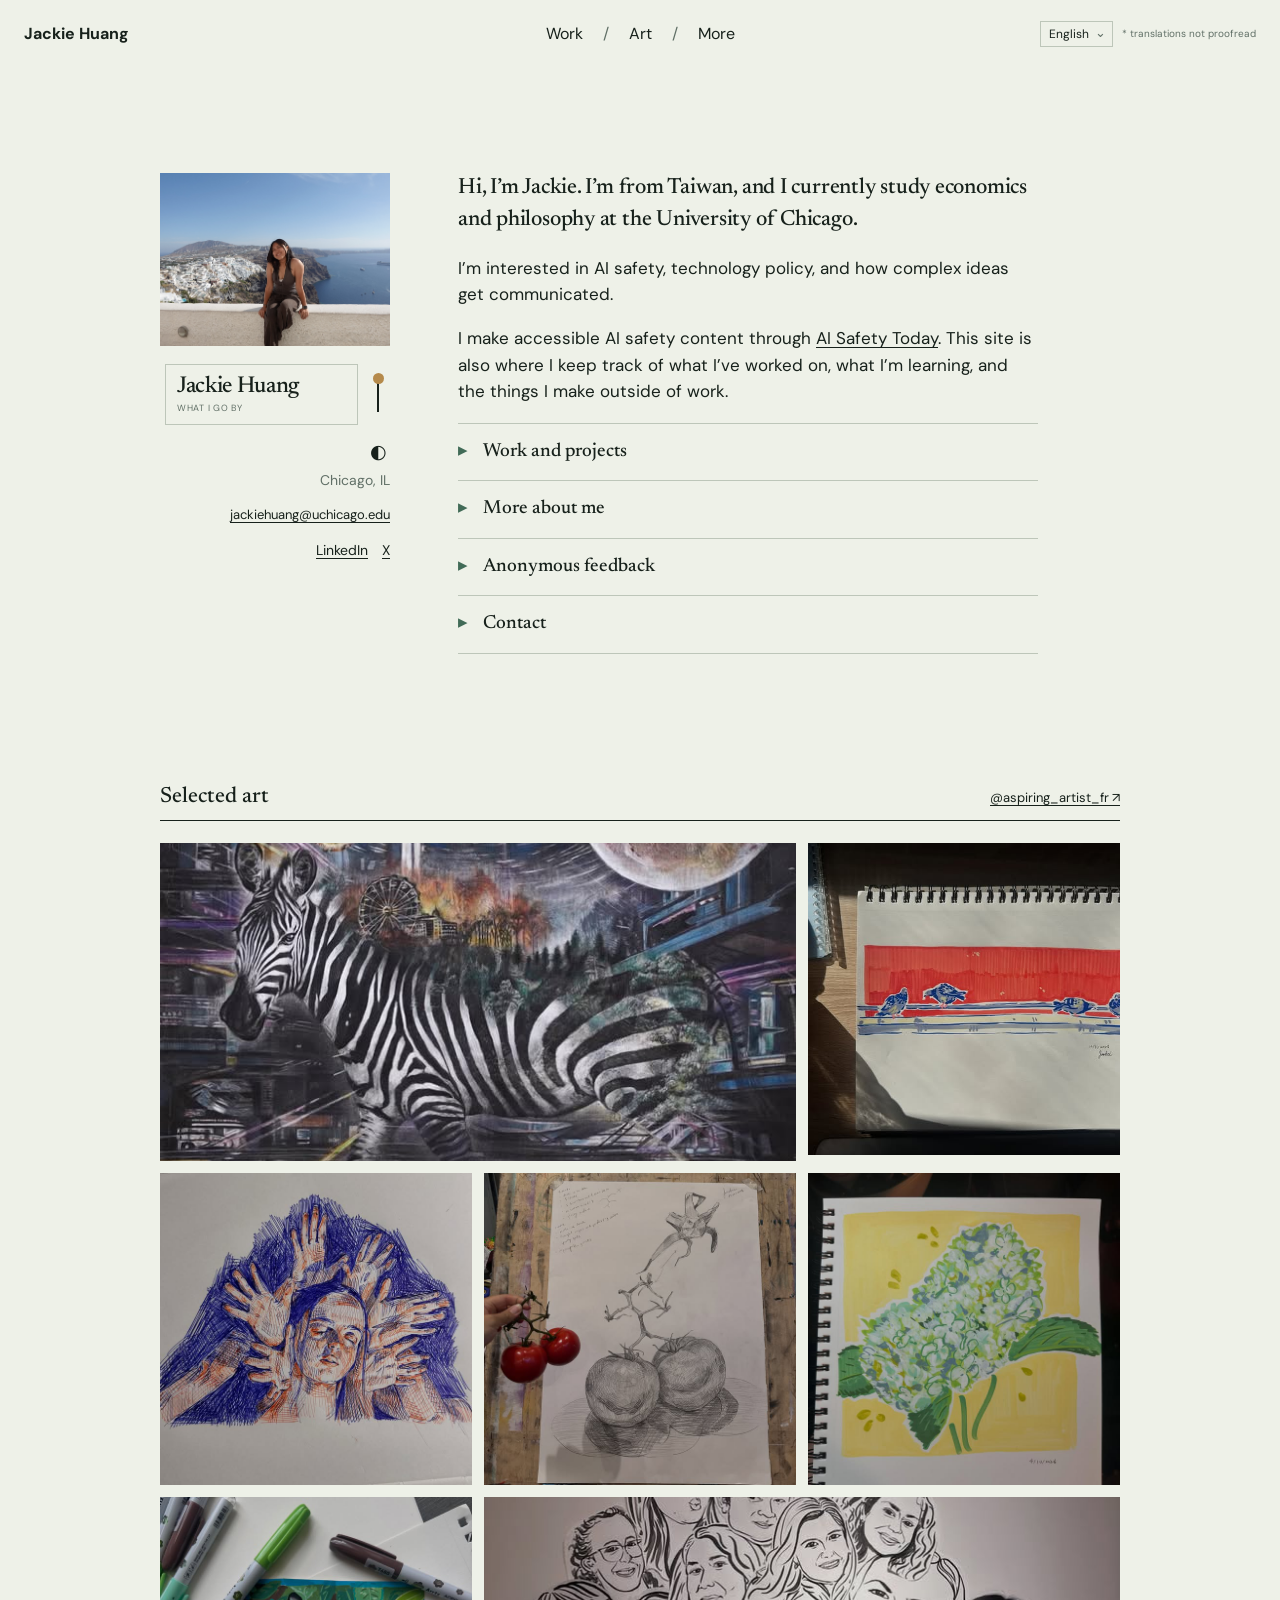
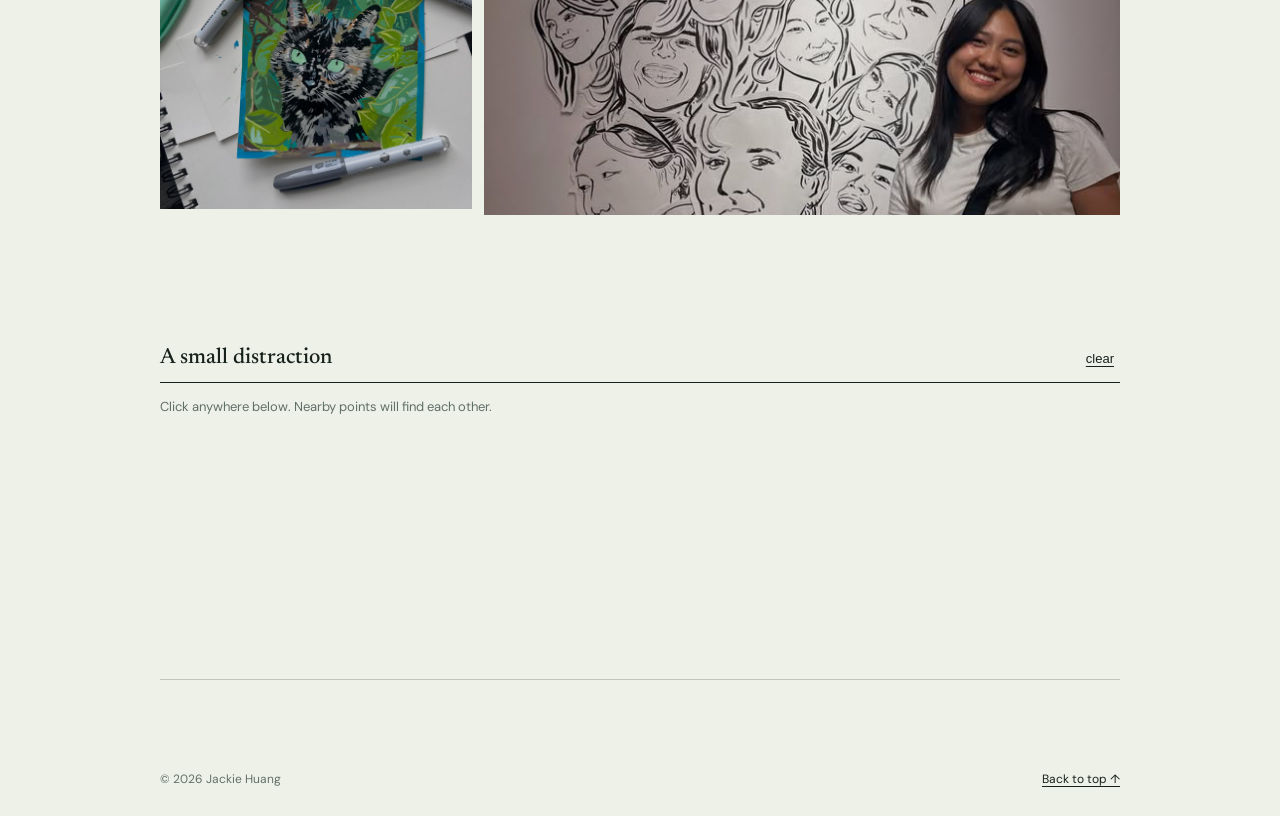
==== index.html @ 2973578f "Refresh cached Hebrew layout styles" ====
<!doctype html>
<html lang="en">
<head>
  <meta charset="utf-8">
  <meta name="viewport" content="width=device-width, initial-scale=1">
  <meta name="description" content="Jackie Huang — economics, philosophy, AI safety, policy, and art.">
  <meta name="theme-color" content="#EEF1E8">
  <title>Jackie Huang</title>
  <link rel="icon" href="assets/favicon.svg" type="image/svg+xml">
  <link rel="stylesheet" href="styles.css?v=20261018-2">
</head>
<body>
  <header class="topbar">
    <a class="name" href="#top">Jackie Huang</a>
    <nav aria-label="Main navigation">
      <a href="#work" data-i18n="navWork">Work</a><span>/</span>
      <a href="#art" data-i18n="navArt">Art</a><span>/</span>
      <a href="#more" data-i18n="navMore">More</a>
    </nav>
    <label class="language-picker">
      <span class="sr-only">Language</span>
      <span class="select-shell">
        <select id="language-select" aria-label="Language">
          <option value="en">English</option>
          <option value="zh-TW">繁體中文 *</option>
          <option value="fr">Français *</option>
          <option value="he">עברית *</option>
        </select>
      </span>
      <small>* translations not proofread</small>
    </label>
  </header>

  <main id="top">
    <section class="intro">
      <aside class="profile">
        <img src="assets/jackie-santorini.jpeg" alt="Jackie Huang in Santorini">
        <div class="name-machine" aria-label="My three names">
          <div class="name-window" aria-live="polite">
            <strong id="slot-name">Jackie Huang</strong>
            <span id="slot-label">what I go by</span>
          </div>
          <button id="name-lever" type="button" aria-label="Pull the lever to show another name"><i></i><b></b></button>
        </div>
        <div class="profile-row">
          <button id="theme-toggle" type="button" aria-label="Toggle dark mode">◐</button>
        </div>
        <p data-i18n="location">Chicago, IL</p>
        <a href="mailto:jackiehuang@uchicago.edu">jackiehuang@uchicago.edu</a>
        <div class="small-links">
          <a href="https://www.linkedin.com/in/jacqueline-huang-3184392b7" target="_blank" rel="noreferrer">LinkedIn</a>
          <a href="https://x.com/jackie_huang" target="_blank" rel="noreferrer">X</a>
        </div>
      </aside>

      <div class="bio">
        <p data-i18n="intro">Hi, I’m Jackie. I’m from Taiwan, and I currently study economics and philosophy at the University of Chicago.</p>
        <p data-i18n="interests">I’m interested in AI safety, technology policy, and how complex ideas get communicated.</p>
        <p data-i18n-html="safetyIntro">I make accessible AI safety content through <a href="https://www.instagram.com/aisafety_today/" target="_blank" rel="noreferrer">AI Safety Today</a>. This site is also where I keep track of what I’ve worked on, what I’m learning, and the things I make outside of work.</p>

        <details id="work">
          <summary data-i18n="workTitle">Work and projects</summary>
          <div class="detail-body">
            <p><span class="work-title" data-i18n="xlabRole">Generalist Organizer, UChicago XLab AI Safety Group</span><br><span data-i18n="xlabDescription">Supporting AI safety programming and community at UChicago.</span></p>
            <p><span class="work-title" data-i18n="agiRole">Researcher, AGI Geopolitical Threat Modeling, UChicago XLab AI Safety Group</span><br><span data-i18n="agiDescription">Developing technically grounded scenarios for how advanced AI could reshape geopolitical conflict, with a focus on Taiwan and U.S.–China competition.</span></p>
            <p><a href="https://www.instagram.com/aisafety_today/" target="_blank" rel="noreferrer">AI Safety Today ↗</a><br><span data-i18n="aisDescription">Short, source-grounded explanations of AI safety and policy.</span></p>
            <p><a href="https://substack.com/@imnotmarceline" target="_blank" rel="noreferrer"><span data-i18n="writing">Writing</span> ↗</a><br><span data-i18n="writingDescription">Essays and notes on AI safety and life in general (inchoate as of yet).</span></p>
            <p class="placeholder" data-i18n="moreProjects">More research, roles, and projects will go here.</p>
          </div>
        </details>

        <details id="more">
          <summary data-i18n="moreTitle">More about me</summary>
          <div class="detail-body">
            <p data-i18n="moreText">I’m currently learning Hebrew. I previously studied French. I also like traveling, museums, baking, and making art.</p>
            <p data-i18n-html="reading">Currently reading: <cite>Never Let Me Go</cite> by Kazuo Ishiguro and <cite>Brave New World</cite> by Aldous Huxley.</p>
          </div>
        </details>

        <details id="feedback">
          <summary data-i18n="feedbackTitle">Anonymous feedback</summary>
          <form class="feedback-form" action="https://formsubmit.co/jackiehuang0104@gmail.com" method="POST">
            <input type="hidden" name="_subject" value="Anonymous feedback from jackiehuang0104.github.io">
            <input type="hidden" name="_next" value="https://jackiehuang0104.github.io/?feedback=sent#feedback">
            <input type="text" name="_honey" class="honeypot" tabindex="-1" autocomplete="off">
            <label for="feedback-message" data-i18n="feedbackPrompt">What should I know?</label>
            <textarea id="feedback-message" name="message" rows="4" required data-i18n-placeholder="feedbackPlaceholder" placeholder="Leave a thought, suggestion, or correction."></textarea>
            <div class="feedback-actions">
              <span data-i18n="feedbackPrivacy">No name or email requested.</span>
              <button type="submit" data-i18n="feedbackSend">Send anonymously ↗</button>
            </div>
          </form>
        </details>

        <details>
          <summary data-i18n="contact">Contact</summary>
          <div class="detail-body contact-list">
            <a href="mailto:jackiehuang@uchicago.edu">jackiehuang@uchicago.edu</a>
            <a href="mailto:jackiehuang0104@gmail.com">jackiehuang0104@gmail.com</a>
            <a href="tel:+18723699548">+1 872 369 9548</a>
          </div>
        </details>
      </div>
    </section>

    <section class="art-section" id="art">
      <div class="section-line"><h2 data-i18n="selectedArt">Selected art</h2><a href="https://www.instagram.com/aspiring_artist_fr/" target="_blank" rel="noreferrer">@aspiring_artist_fr ↗</a></div>
      <div class="art-grid">
        <figure class="wide"><img src="assets/art-zebra.jpg" alt="Mixed-media artwork of a zebra in a surreal landscape" loading="lazy"></figure>
        <figure><img src="assets/art-birds.jpg" alt="Red and blue marker drawing of birds" loading="lazy"></figure>
        <figure><img src="assets/art-hands.jpg" alt="Blue and orange ink portrait surrounded by hands" loading="lazy"></figure>
        <figure><img src="assets/art-tomatoes.jpg" alt="Pencil still life study of tomatoes" loading="lazy"></figure>
        <figure><img src="assets/art-hydrangea.jpg" alt="Green hydrangea illustration on yellow" loading="lazy"></figure>
        <figure><img src="assets/art-cat.jpg" alt="Marker portrait of a tortoiseshell cat" loading="lazy"></figure>
        <figure><img src="assets/art-wall.jpg" alt="Jackie standing beside a large wall drawing of faces" loading="lazy"></figure>
      </div>
    </section>

    <section class="play" aria-labelledby="play-title">
      <div class="section-line"><h2 id="play-title" data-i18n="distraction">A small distraction</h2><button id="clear-canvas" type="button" data-i18n="clear">clear</button></div>
      <p data-i18n="canvasHint">Click anywhere below. Nearby points will find each other.</p>
      <canvas id="constellation" aria-label="Interactive canvas. Click to add points that connect to nearby points."></canvas>
    </section>
  </main>

  <footer><span>© <span id="year"></span> Jackie Huang</span><a href="#top"><span data-i18n="backToTop">Back to top</span> ↑</a></footer>
  <script src="script.js"></script>
</body>
</html>
---- styles.css ----
@import url('https://fonts.googleapis.com/css2?family=DM+Sans:wght@400;500;600&family=Newsreader:ital,opsz,wght@0,6..72,500;1,6..72,500&family=Noto+Sans+TC:wght@400;500;600&display=swap');
:root { --bg:#EEF1E8; --text:#17211B; --accent:#416B57; --secondary:#B58A4B; --muted:#617067; --line:#BDC6B9; --link:#17211B; --mouse-x:50vw; --mouse-y:35vh; color-scheme:light; }
:root.dark { --bg:#111713; --text:#EDF1E9; --accent:#79A98D; --secondary:#D2AA70; --muted:#A8B2A9; --line:#37443B; --link:#EDF1E9; color-scheme:dark; }
* { box-sizing:border-box; }
html { scroll-behavior:smooth; }
body { margin:0; background:var(--bg); color:var(--text); font:16px/1.55 "DM Sans", Arial, sans-serif; transition:background .3s,color .3s; }
:lang(zh-TW) body { font-family:"Noto Sans TC","PingFang TC","Microsoft JhengHei",sans-serif; letter-spacing:.015em; }
:lang(zh-TW) .name-window strong,
:lang(zh-TW) .bio>p:first-child,
:lang(zh-TW) summary,
:lang(zh-TW) .section-line h2 { font-family:"Noto Sans TC","PingFang TC","Microsoft JhengHei",sans-serif; font-weight:500; letter-spacing:.01em; }
body::before { content:""; position:fixed; inset:0; z-index:-1; pointer-events:none; opacity:0; transition:opacity .35s; background:radial-gradient(500px circle at var(--mouse-x) var(--mouse-y), rgba(121,169,141,.22), transparent 58%),radial-gradient(280px circle at calc(var(--mouse-x) + 110px) calc(var(--mouse-y) - 80px), rgba(210,170,112,.12), transparent 64%); }
.dark body::before { opacity:1; }
a { color:var(--link); text-underline-offset:3px; }
a:hover { color:var(--accent); }
button { color:inherit; }
.topbar { width:min(100% - 48px, 1240px); margin:0 auto; min-height:68px; display:grid; grid-template-columns:1fr auto 1fr; align-items:center; }
.topbar a { text-decoration:none; }.topbar .name { font-weight:700; }.topbar nav { display:flex; gap:20px; }.topbar nav span { color:var(--muted); }
.language-picker { justify-self:end; display:flex; align-items:center; gap:9px; }
.select-shell { position:relative; display:inline-flex; }
.select-shell::after { content:"⌄"; position:absolute; right:7px; top:50%; transform:translateY(-58%); color:var(--muted); font-size:13px; line-height:1; pointer-events:none; }
.language-picker select { appearance:none; -webkit-appearance:none; field-sizing:content; min-width:0; color:var(--text); background:transparent; border:1px solid var(--line); border-radius:0; padding:5px 23px 5px 8px; font:12px/1.2 "DM Sans",Arial,sans-serif; cursor:pointer; }
.language-picker small { color:var(--muted); font-size:10px; font-weight:400; white-space:nowrap; }
.sr-only { position:absolute; width:1px; height:1px; padding:0; margin:-1px; overflow:hidden; clip:rect(0,0,0,0); white-space:nowrap; border:0; }
[dir="rtl"] .bio,[dir="rtl"] .detail-body,[dir="rtl"] .play { text-align:right; }
[dir="rtl"] .name-machine { direction:ltr; }
[dir="rtl"] .profile { text-align:right; }
[dir="rtl"] .profile-row,
[dir="rtl"] .small-links { direction:ltr; justify-content:flex-end; }
[dir="rtl"] .profile>a { direction:ltr; text-align:right; }
[dir="rtl"] bdi,
[dir="rtl"] .bio a,
[dir="rtl"] .detail-body a { direction:ltr; unicode-bidi:isolate; }
[dir="rtl"] bdi { display:inline-block; white-space:nowrap; }
main { width:min(100% - 48px, 960px); margin:105px auto 0; }
.intro { display:grid; grid-template-columns:230px minmax(0, 580px); gap:68px; align-items:start; }
.profile { text-align:right; font-size:14px; }
.profile img { display:block; width:100%; aspect-ratio:4/3; object-fit:cover; margin-bottom:18px; filter:saturate(.88); }
.name-machine { display:grid; grid-template-columns:1fr 24px; gap:8px; align-items:center; margin:0 0 14px auto; width:225px; text-align:left; }
.name-window { min-width:0; border:1px solid var(--line); padding:9px 11px 8px; overflow:hidden; background:color-mix(in srgb,var(--bg) 88%,transparent); }
.name-window strong,.name-window span { display:block; white-space:nowrap; }
.name-window strong { font:500 23px/1.1 "Newsreader", Georgia, serif; letter-spacing:-.015em; }
.name-window strong.long-name { font-size:20px; letter-spacing:-.035em; }
.name-window span { color:var(--muted); font-size:9px; text-transform:uppercase; letter-spacing:.08em; margin-top:3px; }
.name-window.spinning strong,.name-window.spinning span { animation:slot-roll .42s cubic-bezier(.2,.8,.2,1); }
#name-lever { position:relative; width:24px; height:48px; padding:0; border:0; background:none; cursor:pointer; }
#name-lever i { position:absolute; width:2px; height:31px; background:var(--text); left:11px; top:11px; transform-origin:bottom; transition:transform .18s; }
#name-lever b { position:absolute; width:11px; height:11px; border-radius:50%; background:var(--secondary); left:7px; top:3px; }
#name-lever:active i { transform:rotate(28deg); }
#name-lever:active b { transform:translate(8px,5px); }
@keyframes slot-roll { 0%{transform:translateY(0);opacity:1} 45%{transform:translateY(18px);opacity:0} 55%{transform:translateY(-18px);opacity:0} 100%{transform:translateY(0);opacity:1} }
.profile-row { display:flex; justify-content:flex-end; align-items:center; gap:10px; }
h1 { font:500 30px/1.1 "Newsreader", Georgia, serif; margin:0; letter-spacing:-.02em; }
.profile p { color:var(--muted); margin:6px 0 14px; }
.profile>a { display:block; font-size:13px; }
.small-links { display:flex; justify-content:flex-end; gap:14px; margin-top:14px; }
#theme-toggle { border:0; background:none; padding:3px; font-size:19px; line-height:1; cursor:pointer; }
.bio { font-size:17px; }.bio>p { margin:0 0 18px; }
.bio>p:first-child { font:500 22px/1.45 "Newsreader", Georgia, serif; letter-spacing:-.01em; }
details { border-top:1px solid var(--line); }
details:last-of-type { border-bottom:1px solid var(--line); }
summary { cursor:pointer; padding:15px 0; list-style:none; font:500 19px/1.4 "Newsreader", Georgia, serif; }
summary::-webkit-details-marker { display:none; }
summary::before { content:"▸"; display:inline-block; width:25px; color:var(--accent); transition:transform .15s; }
details[open] summary::before { transform:rotate(90deg); }
.detail-body { padding:0 0 18px 25px; font-size:15px; }.detail-body p:last-child { margin-bottom:0; }.detail-body span,.placeholder { color:var(--muted); }
.detail-body .work-title { color:var(--link); text-decoration:underline; text-underline-offset:3px; }
.contact-list { display:flex; flex-direction:column; gap:5px; }
.feedback-form { padding:0 0 20px 25px; }
.feedback-form>label { display:block; margin-bottom:7px; font-size:14px; }
.feedback-form textarea { display:block; width:100%; resize:vertical; min-height:96px; padding:10px 11px; color:var(--text); background:color-mix(in srgb,var(--bg) 80%,transparent); border:1px solid var(--line); border-radius:0; font:14px/1.5 "DM Sans",Arial,sans-serif; }
.feedback-form textarea:focus { outline:1px solid var(--accent); outline-offset:2px; }
.feedback-actions { display:flex; justify-content:space-between; align-items:center; gap:15px; margin-top:9px; }
.feedback-actions span { color:var(--muted); font-size:11px; }
.feedback-actions button { padding:0; border:0; background:none; font:13px/1.4 "DM Sans",Arial,sans-serif; text-decoration:underline; text-underline-offset:3px; cursor:pointer; }
.honeypot { position:absolute; left:-9999px; }
[dir="rtl"] .feedback-form { padding-right:25px; padding-left:0; }
.art-section,.play { margin-top:130px; }
.section-line { display:flex; justify-content:space-between; align-items:baseline; border-bottom:1px solid var(--text); padding-bottom:10px; margin-bottom:22px; }
.section-line h2 { margin:0; font:500 22px/1.2 "Newsreader", Georgia, serif; }.section-line a,.section-line button { font-size:13px; }
.art-grid { display:grid; grid-template-columns:repeat(3,1fr); gap:12px; align-items:start; }
.art-grid figure { margin:0; overflow:hidden; background:#ddd; }.art-grid .wide { grid-column:span 2; }
.art-grid img { width:100%; display:block; aspect-ratio:1/1; object-fit:cover; transition:filter .15s; }.art-grid img:hover { filter:grayscale(1); }
.art-grid .wide img { aspect-ratio:2/1; }.art-grid figure:last-child { grid-column:span 2; }.art-grid figure:last-child img { aspect-ratio:2/1; object-position:center 36%; }
.play p { color:var(--muted); font-size:13px; margin-top:-8px; }.section-line button { border:0; background:none; text-decoration:underline; text-underline-offset:3px; cursor:pointer; }
#constellation { display:block; width:100%; height:250px; border-bottom:1px solid var(--line); cursor:crosshair; }
footer { width:min(100% - 48px, 960px); margin:90px auto 28px; display:flex; justify-content:space-between; color:var(--muted); font-size:12px; }
@media(max-width:700px){ .topbar{width:calc(100% - 30px);grid-template-columns:1fr auto}.topbar nav{display:none}.language-picker{display:grid;justify-items:end;gap:2px}.language-picker small{font-size:8px}main{width:calc(100% - 30px);margin-top:55px}.intro{grid-template-columns:1fr;gap:38px}.profile{text-align:left}.profile img{max-width:360px}.name-machine{margin-left:0}.profile-row,.small-links{justify-content:flex-start}.art-section,.play{margin-top:90px}.art-grid{grid-template-columns:1fr 1fr}.art-grid .wide{grid-column:span 2}.art-grid figure:last-child{grid-column:span 2}footer{width:calc(100% - 30px)}}
@media(prefers-reduced-motion:reduce){html{scroll-behavior:auto}*{transition:none!important}.name-window.spinning strong,.name-window.spinning span{animation:none}}
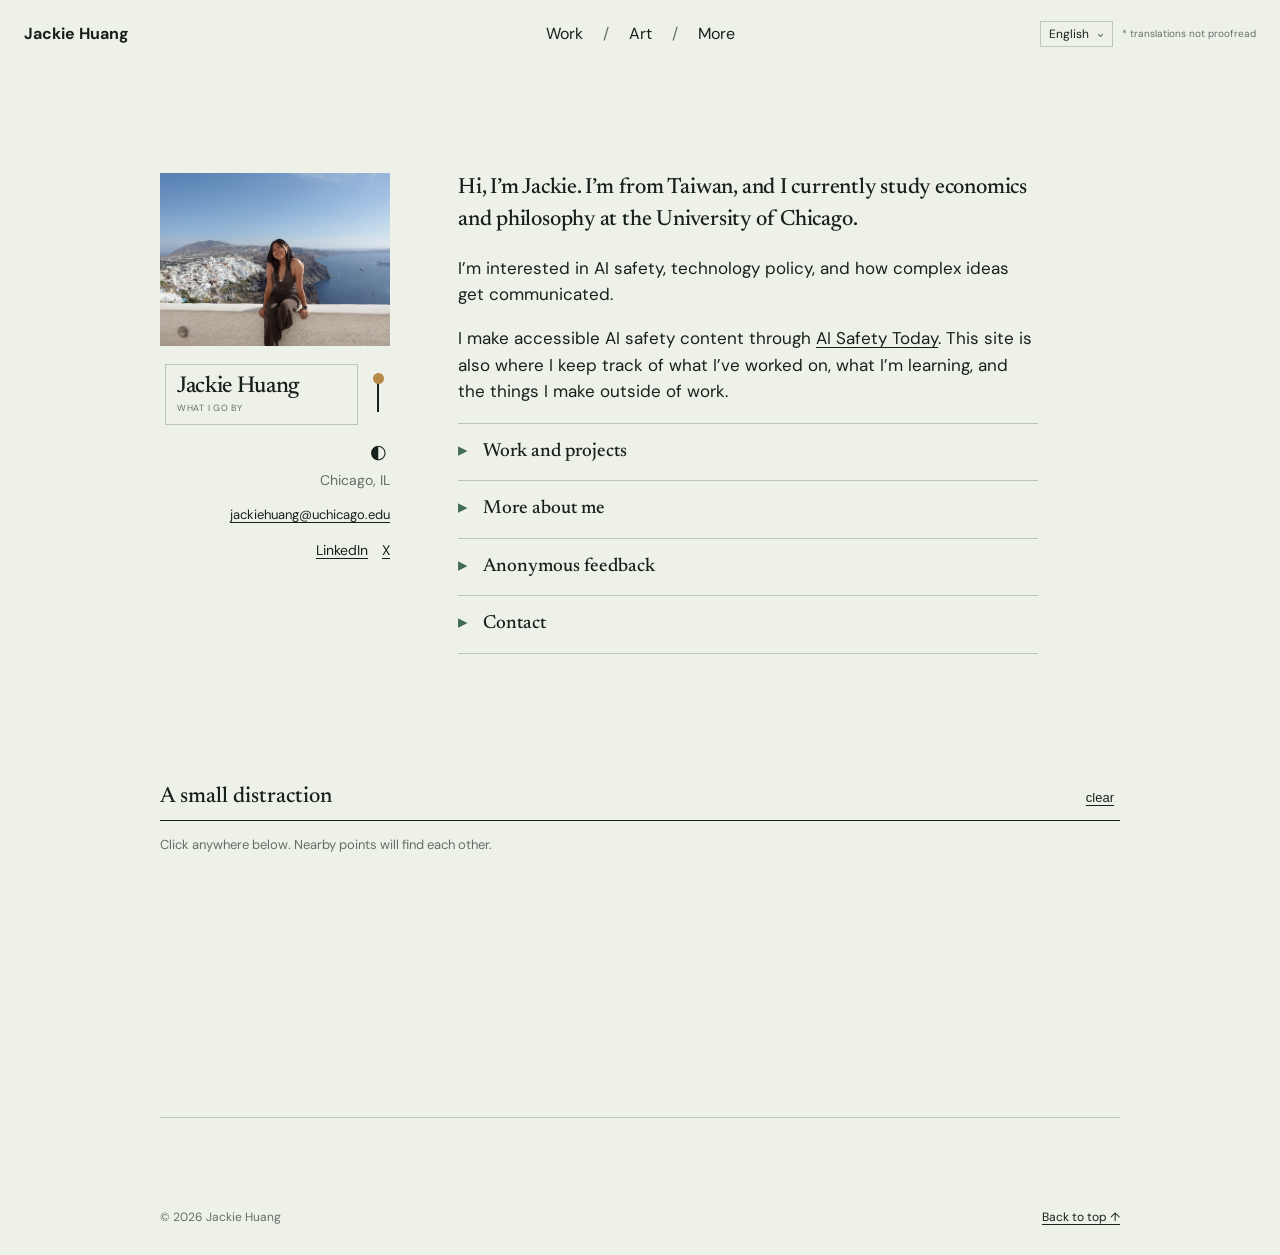
==== commit 375f3416: "Move artwork to interactive gallery page" ====
--- a/index.html
+++ b/index.html
@@ -14,7 +14,7 @@
     <a class="name" href="#top">Jackie Huang</a>
     <nav aria-label="Main navigation">
       <a href="#work" data-i18n="navWork">Work</a><span>/</span>
-      <a href="#art" data-i18n="navArt">Art</a><span>/</span>
+      <a href="art.html" data-i18n="navArt">Art</a><span>/</span>
       <a href="#more" data-i18n="navMore">More</a>
     </nav>
     <label class="language-picker">
@@ -27,7 +27,7 @@
           <option value="he">עברית *</option>
         </select>
       </span>
-      <small>* translations not proofread</small>
+      <small data-i18n="translationNote">* translations not proofread</small>
     </label>
   </header>
 
@@ -95,24 +95,12 @@
         <details>
           <summary data-i18n="contact">Contact</summary>
           <div class="detail-body contact-list">
+            <a href="https://calendly.com/jackiehuang0104/30min" target="_blank" rel="noreferrer" data-i18n="calendly">Book a 30-minute chat ↗</a>
             <a href="mailto:jackiehuang@uchicago.edu">jackiehuang@uchicago.edu</a>
             <a href="mailto:jackiehuang0104@gmail.com">jackiehuang0104@gmail.com</a>
             <a href="tel:+18723699548">+1 872 369 9548</a>
           </div>
         </details>
-      </div>
-    </section>
-
-    <section class="art-section" id="art">
-      <div class="section-line"><h2 data-i18n="selectedArt">Selected art</h2><a href="https://www.instagram.com/aspiring_artist_fr/" target="_blank" rel="noreferrer">@aspiring_artist_fr ↗</a></div>
-      <div class="art-grid">
-        <figure class="wide"><img src="assets/art-zebra.jpg" alt="Mixed-media artwork of a zebra in a surreal landscape" loading="lazy"></figure>
-        <figure><img src="assets/art-birds.jpg" alt="Red and blue marker drawing of birds" loading="lazy"></figure>
-        <figure><img src="assets/art-hands.jpg" alt="Blue and orange ink portrait surrounded by hands" loading="lazy"></figure>
-        <figure><img src="assets/art-tomatoes.jpg" alt="Pencil still life study of tomatoes" loading="lazy"></figure>
-        <figure><img src="assets/art-hydrangea.jpg" alt="Green hydrangea illustration on yellow" loading="lazy"></figure>
-        <figure><img src="assets/art-cat.jpg" alt="Marker portrait of a tortoiseshell cat" loading="lazy"></figure>
-        <figure><img src="assets/art-wall.jpg" alt="Jackie standing beside a large wall drawing of faces" loading="lazy"></figure>
       </div>
     </section>
 
@@ -124,6 +112,6 @@
   </main>
 
   <footer><span>© <span id="year"></span> Jackie Huang</span><a href="#top"><span data-i18n="backToTop">Back to top</span> ↑</a></footer>
-  <script src="script.js"></script>
+  <script src="script.js?v=20261029-2"></script>
 </body>
 </html>
--- a/styles.css
+++ b/styles.css
@@ -16,7 +16,10 @@
 button { color:inherit; }
 .topbar { width:min(100% - 48px, 1240px); margin:0 auto; min-height:68px; display:grid; grid-template-columns:1fr auto 1fr; align-items:center; }
 .topbar a { text-decoration:none; }.topbar .name { font-weight:700; }.topbar nav { display:flex; gap:20px; }.topbar nav span { color:var(--muted); }
+.topbar nav a[aria-current="page"] { color:var(--accent); text-decoration:underline; text-underline-offset:5px; }
 .language-picker { justify-self:end; display:flex; align-items:center; gap:9px; }
+.header-tools { justify-self:end; display:flex; align-items:center; gap:10px; }
+.header-tools #theme-toggle { font-size:17px; }
 .select-shell { position:relative; display:inline-flex; }
 .select-shell::after { content:"⌄"; position:absolute; right:7px; top:50%; transform:translateY(-58%); color:var(--muted); font-size:13px; line-height:1; pointer-events:none; }
 .language-picker select { appearance:none; -webkit-appearance:none; field-sizing:content; min-width:0; color:var(--text); background:transparent; border:1px solid var(--line); border-radius:0; padding:5px 23px 5px 8px; font:12px/1.2 "DM Sans",Arial,sans-serif; cursor:pointer; }
@@ -84,6 +87,35 @@
 .art-grid .wide img { aspect-ratio:2/1; }.art-grid figure:last-child { grid-column:span 2; }.art-grid figure:last-child img { aspect-ratio:2/1; object-position:center 36%; }
 .play p { color:var(--muted); font-size:13px; margin-top:-8px; }.section-line button { border:0; background:none; text-decoration:underline; text-underline-offset:3px; cursor:pointer; }
 #constellation { display:block; width:100%; height:250px; border-bottom:1px solid var(--line); cursor:crosshair; }
+.art-main { width:min(100% - 48px, 1100px); margin-top:92px; }
+.art-intro { max-width:720px; margin-bottom:95px; }
+.art-intro .eyebrow { margin:0 0 11px; color:var(--accent); font-size:12px; text-transform:uppercase; letter-spacing:.11em; }
+.art-intro h1 { max-width:690px; font-size:52px; line-height:1.06; }
+.art-intro>p:last-child { max-width:620px; margin:24px 0 0; color:var(--muted); font-size:17px; }
+.art-page .art-section { margin-top:0; }
+.art-page .art-grid { grid-template-columns:repeat(4,1fr); gap:14px; }
+.art-page .art-grid .wide { grid-column:span 2; }
+.art-page .art-grid figure:last-child { grid-column:span 2; }
+.museum-section { margin-top:135px; }
+.museum-section .section-line span { color:var(--muted); font-size:12px; }
+.globe-layout { display:grid; grid-template-columns:minmax(320px, 1.15fr) minmax(240px, .85fr); gap:70px; align-items:center; }
+.globe-wrap { position:relative; min-width:0; }
+#museum-globe { display:block; width:100%; aspect-ratio:1; cursor:grab; touch-action:none; }
+#museum-globe:active { cursor:grabbing; }
+.globe-instruction { position:absolute; right:5%; bottom:5%; margin:0; color:var(--muted); font-size:11px; }
+.museum-copy { max-width:390px; }
+.museum-copy p { margin:0 0 20px; }
+.museum-copy .placeholder { font-size:13px; }
+[dir="rtl"] .art-intro,[dir="rtl"] .museum-copy { text-align:right; }
+[dir="rtl"] .globe-instruction { right:auto; left:5%; }
+[dir="rtl"] body.art-page { direction:ltr; }
+[dir="rtl"] .art-page .topbar nav,
+[dir="rtl"] .art-page .language-picker,
+[dir="rtl"] .art-page .art-intro,
+[dir="rtl"] .art-page .section-line,
+[dir="rtl"] .art-page .museum-copy { direction:rtl; }
+[dir="rtl"] .art-page .art-grid,
+[dir="rtl"] .art-page .globe-wrap { direction:ltr; }
 footer { width:min(100% - 48px, 960px); margin:90px auto 28px; display:flex; justify-content:space-between; color:var(--muted); font-size:12px; }
-@media(max-width:700px){ .topbar{width:calc(100% - 30px);grid-template-columns:1fr auto}.topbar nav{display:none}.language-picker{display:grid;justify-items:end;gap:2px}.language-picker small{font-size:8px}main{width:calc(100% - 30px);margin-top:55px}.intro{grid-template-columns:1fr;gap:38px}.profile{text-align:left}.profile img{max-width:360px}.name-machine{margin-left:0}.profile-row,.small-links{justify-content:flex-start}.art-section,.play{margin-top:90px}.art-grid{grid-template-columns:1fr 1fr}.art-grid .wide{grid-column:span 2}.art-grid figure:last-child{grid-column:span 2}footer{width:calc(100% - 30px)}}
+@media(max-width:700px){ .topbar{width:calc(100% - 30px);grid-template-columns:1fr auto}.topbar nav{display:none}.language-picker{display:grid;justify-items:end;gap:2px}.language-picker small{font-size:8px}.header-tools{gap:6px}main{width:calc(100% - 30px);margin-top:55px}.intro{grid-template-columns:1fr;gap:38px}.profile{text-align:left}.profile img{max-width:360px}.name-machine{margin-left:0}.profile-row,.small-links{justify-content:flex-start}.art-section,.play{margin-top:90px}.art-grid,.art-page .art-grid{grid-template-columns:1fr 1fr}.art-grid .wide,.art-page .art-grid .wide{grid-column:span 2}.art-grid figure:last-child,.art-page .art-grid figure:last-child{grid-column:span 2}.art-intro{margin-bottom:70px}.art-intro h1{font-size:38px}.museum-section{margin-top:95px}.globe-layout{grid-template-columns:1fr;gap:30px}.museum-copy{max-width:100%}footer{width:calc(100% - 30px)}}
 @media(prefers-reduced-motion:reduce){html{scroll-behavior:auto}*{transition:none!important}.name-window.spinning strong,.name-window.spinning span{animation:none}}
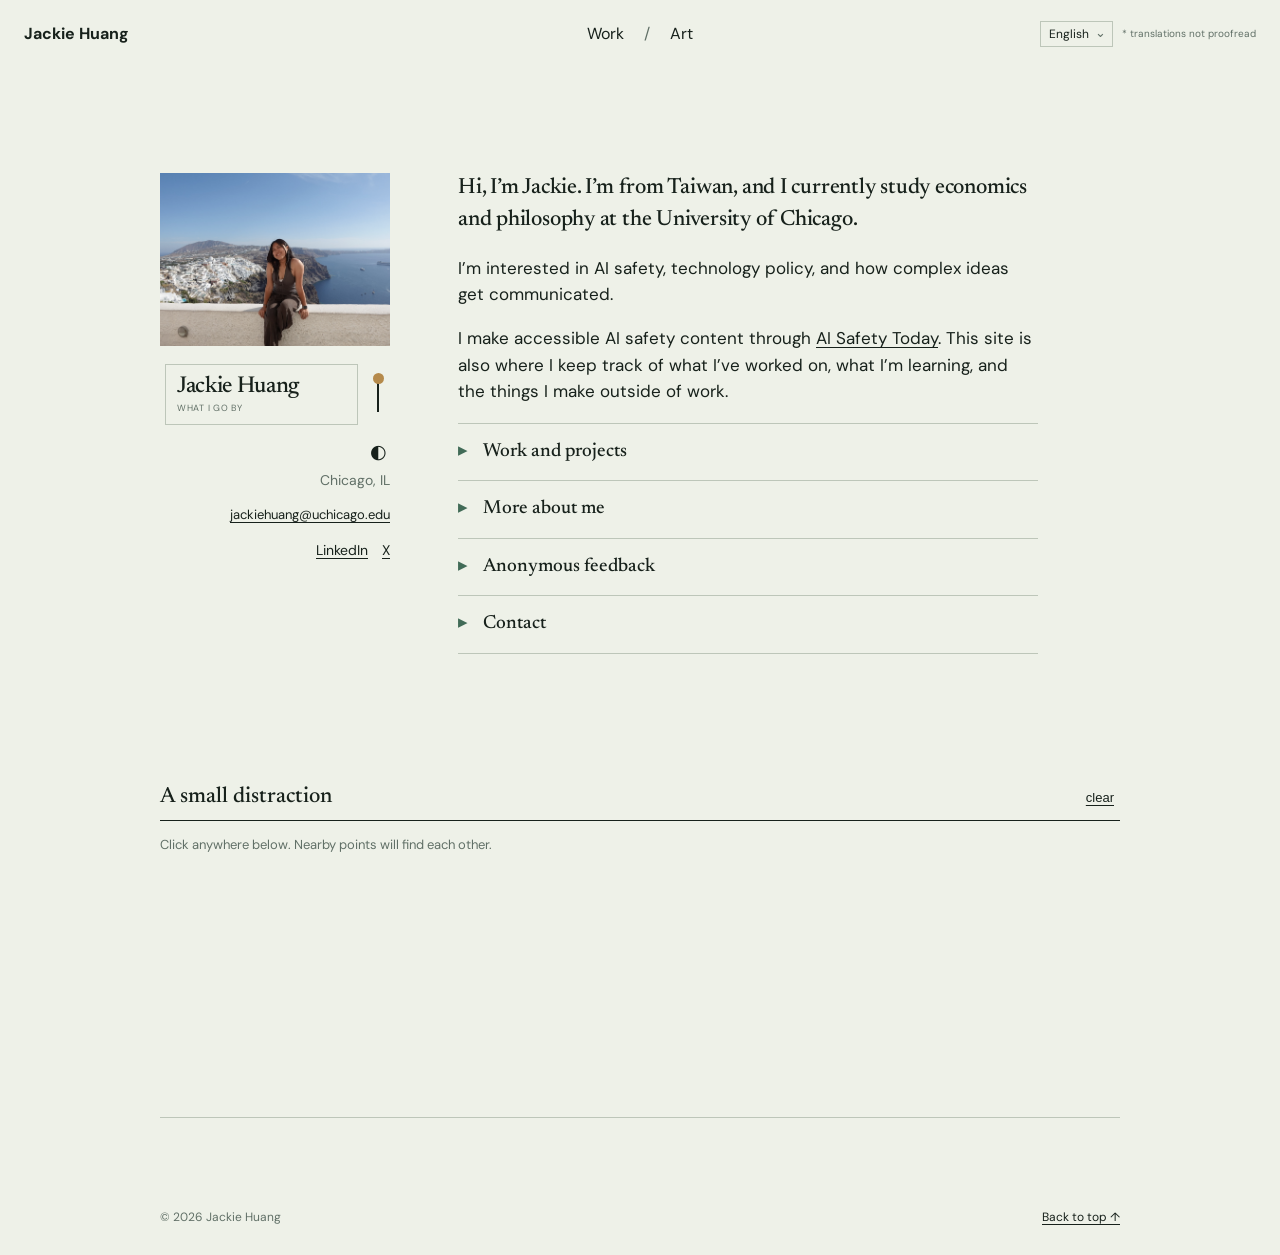
==== commit 3c6e2489: "Expand multilingual travel art map" ====
--- a/index.html
+++ b/index.html
@@ -14,8 +14,7 @@
     <a class="name" href="#top">Jackie Huang</a>
     <nav aria-label="Main navigation">
       <a href="#work" data-i18n="navWork">Work</a><span>/</span>
-      <a href="art.html" data-i18n="navArt">Art</a><span>/</span>
-      <a href="#more" data-i18n="navMore">More</a>
+      <a href="art.html" data-i18n="navArt">Art</a>
     </nav>
     <label class="language-picker">
       <span class="sr-only">Language</span>
@@ -112,6 +111,6 @@
   </main>
 
   <footer><span>© <span id="year"></span> Jackie Huang</span><a href="#top"><span data-i18n="backToTop">Back to top</span> ↑</a></footer>
-  <script src="script.js?v=20261029-2"></script>
+  <script src="script.js?v=20261101-1"></script>
 </body>
 </html>
--- a/styles.css
+++ b/styles.css
@@ -102,10 +102,34 @@
 .globe-wrap { position:relative; min-width:0; }
 #museum-globe { display:block; width:100%; aspect-ratio:1; cursor:grab; touch-action:none; }
 #museum-globe:active { cursor:grabbing; }
+.globe-pin { position:absolute; width:15px; height:15px; padding:0; border:3px solid var(--bg); border-radius:50%; background:var(--secondary); box-shadow:0 0 0 1px var(--text); transform:translate(-50%,-50%); cursor:pointer; z-index:2; }
+.globe-pin:hover,.globe-pin:focus-visible { width:20px; height:20px; outline:none; }
 .globe-instruction { position:absolute; right:5%; bottom:5%; margin:0; color:var(--muted); font-size:11px; }
 .museum-copy { max-width:390px; }
 .museum-copy p { margin:0 0 20px; }
 .museum-copy .placeholder { font-size:13px; }
+.museum-card { border-top:1px solid var(--line); padding-top:16px; transition:border-color .25s; }
+.museum-card + .museum-card { margin-top:30px; }
+.museum-card img { display:block; width:100%; max-height:430px; object-fit:cover; object-position:center 55%; }
+.museum-card-images { display:grid; gap:8px; }
+.museum-card-images.two-up { grid-template-columns:1fr 1fr; }
+.museum-card-images.two-up img { height:245px; }
+.museum-card h3 { margin:12px 0 2px; font:500 22px/1.2 "Newsreader",Georgia,serif; }
+.museum-card p { margin:0; color:var(--muted); font-size:12px; }
+.museum-card.selected { animation:entry-pulse .8s ease-out; }
+.travel-card>div:first-child { margin-bottom:15px; }
+.travel-category { border-top:1px solid var(--line); }
+.travel-category:last-of-type { border-bottom:1px solid var(--line); }
+.travel-category summary { display:flex; justify-content:space-between; align-items:center; padding:10px 0; font:500 14px/1.4 "DM Sans",Arial,sans-serif; }
+.travel-category summary::before { width:19px; font-size:12px; }
+.travel-category summary small { margin-left:auto; color:var(--muted); font-size:10px; }
+.travel-grid { display:grid; grid-template-columns:1fr 1fr; gap:7px; padding:0 0 12px 19px; }
+.travel-grid img { height:165px; }
+.travel-grid.single { grid-template-columns:1fr; }
+.travel-grid.single img { height:auto; max-height:360px; }
+[dir="rtl"] .travel-grid { padding-right:19px; padding-left:0; }
+[dir="rtl"] .travel-category summary small { margin-right:auto; margin-left:0; }
+@keyframes entry-pulse { 0%{border-color:var(--secondary);background:color-mix(in srgb,var(--secondary) 12%,transparent)} 100%{border-color:var(--line);background:transparent} }
 [dir="rtl"] .art-intro,[dir="rtl"] .museum-copy { text-align:right; }
 [dir="rtl"] .globe-instruction { right:auto; left:5%; }
 [dir="rtl"] body.art-page { direction:ltr; }
@@ -117,5 +141,5 @@
 [dir="rtl"] .art-page .art-grid,
 [dir="rtl"] .art-page .globe-wrap { direction:ltr; }
 footer { width:min(100% - 48px, 960px); margin:90px auto 28px; display:flex; justify-content:space-between; color:var(--muted); font-size:12px; }
-@media(max-width:700px){ .topbar{width:calc(100% - 30px);grid-template-columns:1fr auto}.topbar nav{display:none}.language-picker{display:grid;justify-items:end;gap:2px}.language-picker small{font-size:8px}.header-tools{gap:6px}main{width:calc(100% - 30px);margin-top:55px}.intro{grid-template-columns:1fr;gap:38px}.profile{text-align:left}.profile img{max-width:360px}.name-machine{margin-left:0}.profile-row,.small-links{justify-content:flex-start}.art-section,.play{margin-top:90px}.art-grid,.art-page .art-grid{grid-template-columns:1fr 1fr}.art-grid .wide,.art-page .art-grid .wide{grid-column:span 2}.art-grid figure:last-child,.art-page .art-grid figure:last-child{grid-column:span 2}.art-intro{margin-bottom:70px}.art-intro h1{font-size:38px}.museum-section{margin-top:95px}.globe-layout{grid-template-columns:1fr;gap:30px}.museum-copy{max-width:100%}footer{width:calc(100% - 30px)}}
+@media(max-width:700px){ .topbar{width:calc(100% - 30px);grid-template-columns:1fr auto}.topbar nav{display:none}.language-picker{display:grid;justify-items:end;gap:2px}.language-picker small{font-size:8px}.header-tools{gap:6px}main{width:calc(100% - 30px);margin-top:55px}.intro{grid-template-columns:1fr;gap:38px}.profile{text-align:left}.profile img{max-width:360px}.name-machine{margin-left:0}.profile-row,.small-links{justify-content:flex-start}.art-section,.play{margin-top:90px}.art-grid,.art-page .art-grid{grid-template-columns:1fr 1fr}.art-grid .wide,.art-page .art-grid .wide{grid-column:span 2}.art-grid figure:last-child,.art-page .art-grid figure:last-child{grid-column:span 2}.art-intro{margin-bottom:70px}.art-intro h1{font-size:38px}.museum-section{margin-top:95px}.globe-layout{grid-template-columns:1fr;gap:30px}.museum-copy{max-width:100%}.museum-card-images.two-up{grid-template-columns:1fr}.museum-card-images.two-up img{height:auto;max-height:420px}.travel-grid img{height:145px}footer{width:calc(100% - 30px)}}
 @media(prefers-reduced-motion:reduce){html{scroll-behavior:auto}*{transition:none!important}.name-window.spinning strong,.name-window.spinning span{animation:none}}
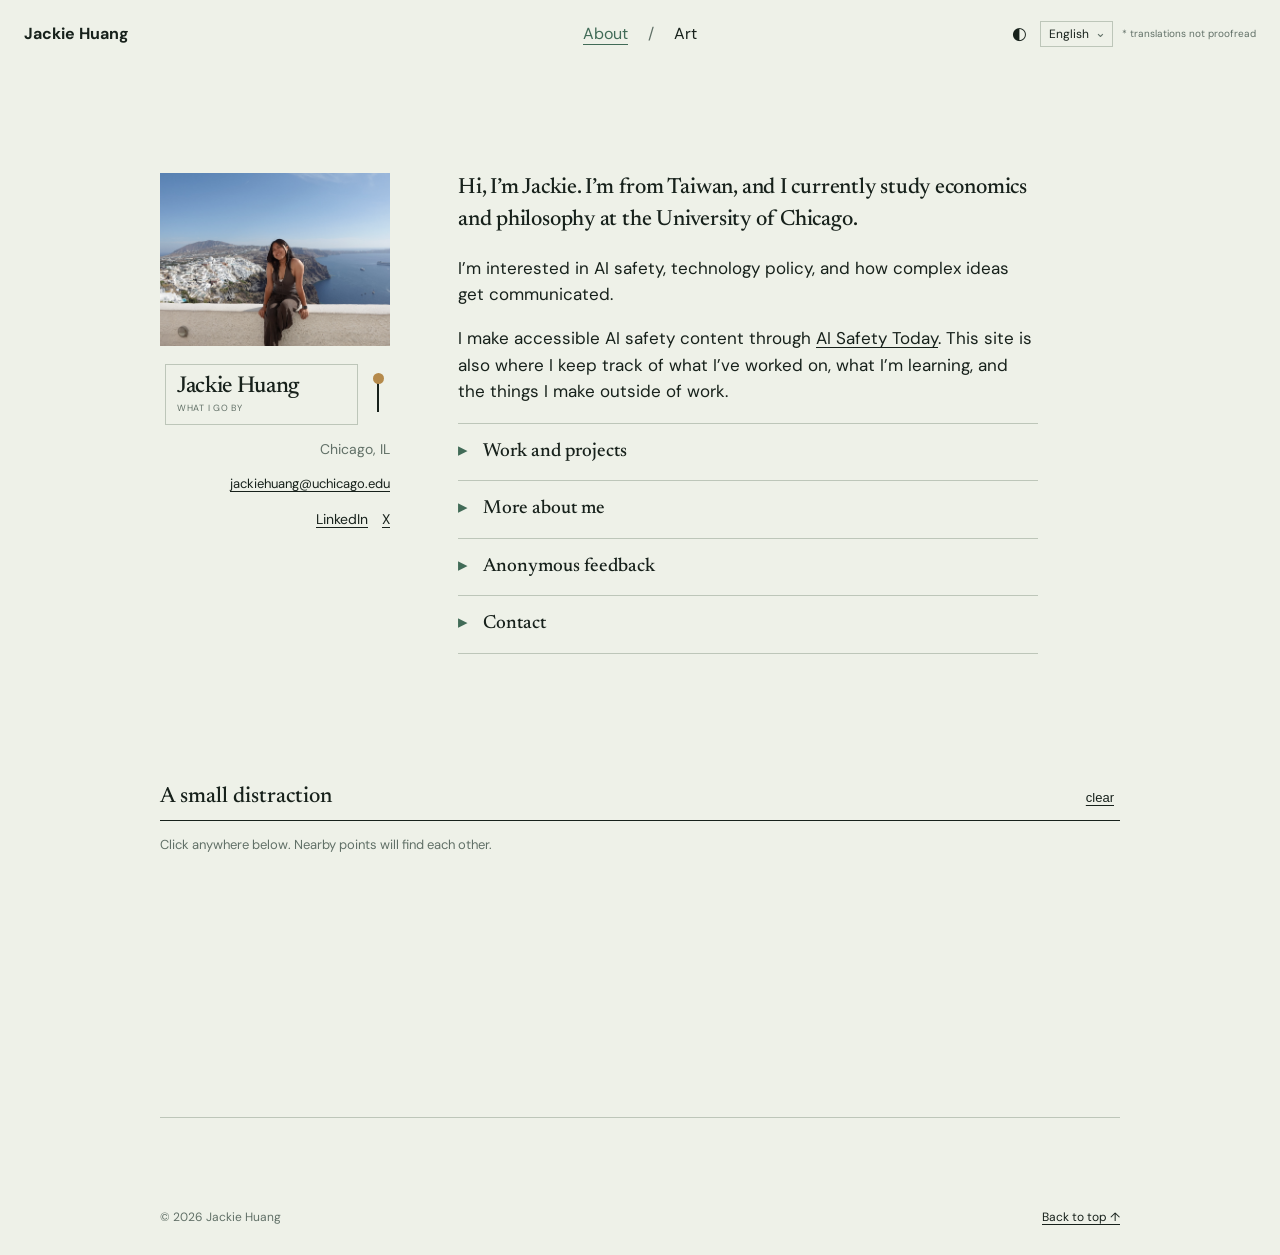
==== commit a68bf954: "Align navigation and add Florence art pin" ====
--- a/index.html
+++ b/index.html
@@ -7,27 +7,30 @@
   <meta name="theme-color" content="#EEF1E8">
   <title>Jackie Huang</title>
   <link rel="icon" href="assets/favicon.svg" type="image/svg+xml">
-  <link rel="stylesheet" href="styles.css?v=20261018-2">
+  <link rel="stylesheet" href="styles.css?v=20261102-1">
 </head>
 <body>
   <header class="topbar">
     <a class="name" href="#top">Jackie Huang</a>
     <nav aria-label="Main navigation">
-      <a href="#work" data-i18n="navWork">Work</a><span>/</span>
+      <a href="index.html" aria-current="page" data-i18n="navWork">About</a><span>/</span>
       <a href="art.html" data-i18n="navArt">Art</a>
     </nav>
-    <label class="language-picker">
-      <span class="sr-only">Language</span>
-      <span class="select-shell">
-        <select id="language-select" aria-label="Language">
-          <option value="en">English</option>
-          <option value="zh-TW">繁體中文 *</option>
-          <option value="fr">Français *</option>
-          <option value="he">עברית *</option>
-        </select>
-      </span>
-      <small data-i18n="translationNote">* translations not proofread</small>
-    </label>
+    <div class="header-tools">
+      <button id="theme-toggle" type="button" aria-label="Toggle dark mode">◐</button>
+      <label class="language-picker">
+        <span class="sr-only">Language</span>
+        <span class="select-shell">
+          <select id="language-select" aria-label="Language">
+            <option value="en">English</option>
+            <option value="zh-TW">繁體中文 *</option>
+            <option value="fr">Français *</option>
+            <option value="he">עברית *</option>
+          </select>
+        </span>
+        <small data-i18n="translationNote">* translations not proofread</small>
+      </label>
+    </div>
   </header>
 
   <main id="top">
@@ -40,9 +43,6 @@
             <span id="slot-label">what I go by</span>
           </div>
           <button id="name-lever" type="button" aria-label="Pull the lever to show another name"><i></i><b></b></button>
-        </div>
-        <div class="profile-row">
-          <button id="theme-toggle" type="button" aria-label="Toggle dark mode">◐</button>
         </div>
         <p data-i18n="location">Chicago, IL</p>
         <a href="mailto:jackiehuang@uchicago.edu">jackiehuang@uchicago.edu</a>
@@ -111,6 +111,6 @@
   </main>
 
   <footer><span>© <span id="year"></span> Jackie Huang</span><a href="#top"><span data-i18n="backToTop">Back to top</span> ↑</a></footer>
-  <script src="script.js?v=20261101-1"></script>
+  <script src="script.js?v=20261102-1"></script>
 </body>
 </html>
--- a/styles.css
+++ b/styles.css
@@ -98,13 +98,13 @@
 .art-page .art-grid figure:last-child { grid-column:span 2; }
 .museum-section { margin-top:135px; }
 .museum-section .section-line span { color:var(--muted); font-size:12px; }
-.globe-layout { display:grid; grid-template-columns:minmax(320px, 1.15fr) minmax(240px, .85fr); gap:70px; align-items:center; }
-.globe-wrap { position:relative; min-width:0; }
+.globe-layout { display:grid; grid-template-columns:minmax(320px, 1.15fr) minmax(240px, .85fr); gap:70px; align-items:start; }
+.globe-wrap { position:sticky; top:82px; min-width:0; align-self:start; }
 #museum-globe { display:block; width:100%; aspect-ratio:1; cursor:grab; touch-action:none; }
 #museum-globe:active { cursor:grabbing; }
 .globe-pin { position:absolute; width:15px; height:15px; padding:0; border:3px solid var(--bg); border-radius:50%; background:var(--secondary); box-shadow:0 0 0 1px var(--text); transform:translate(-50%,-50%); cursor:pointer; z-index:2; }
 .globe-pin:hover,.globe-pin:focus-visible { width:20px; height:20px; outline:none; }
-.globe-instruction { position:absolute; right:5%; bottom:5%; margin:0; color:var(--muted); font-size:11px; }
+.globe-instruction { margin:20px 5% 0; color:var(--muted); font-size:11px; text-align:right; }
 .museum-copy { max-width:390px; }
 .museum-copy p { margin:0 0 20px; }
 .museum-copy .placeholder { font-size:13px; }
@@ -120,18 +120,18 @@
 .travel-card>div:first-child { margin-bottom:15px; }
 .travel-category { border-top:1px solid var(--line); }
 .travel-category:last-of-type { border-bottom:1px solid var(--line); }
-.travel-category summary { display:flex; justify-content:space-between; align-items:center; padding:10px 0; font:500 14px/1.4 "DM Sans",Arial,sans-serif; }
+.travel-category summary { display:grid; grid-template-columns:19px minmax(0,1fr) auto; align-items:center; gap:7px; min-height:44px; padding:7px 0; font:500 14px/1.4 "DM Sans",Arial,sans-serif; user-select:none; touch-action:manipulation; -webkit-tap-highlight-color:transparent; }
 .travel-category summary::before { width:19px; font-size:12px; }
-.travel-category summary small { margin-left:auto; color:var(--muted); font-size:10px; }
+.travel-category summary small { color:var(--muted); font-size:10px; }
+.travel-category summary:focus-visible { outline:2px solid var(--accent); outline-offset:4px; }
 .travel-grid { display:grid; grid-template-columns:1fr 1fr; gap:7px; padding:0 0 12px 19px; }
-.travel-grid img { height:165px; }
+.travel-grid img { height:165px; background:var(--bg); }
 .travel-grid.single { grid-template-columns:1fr; }
 .travel-grid.single img { height:auto; max-height:360px; }
 [dir="rtl"] .travel-grid { padding-right:19px; padding-left:0; }
-[dir="rtl"] .travel-category summary small { margin-right:auto; margin-left:0; }
 @keyframes entry-pulse { 0%{border-color:var(--secondary);background:color-mix(in srgb,var(--secondary) 12%,transparent)} 100%{border-color:var(--line);background:transparent} }
 [dir="rtl"] .art-intro,[dir="rtl"] .museum-copy { text-align:right; }
-[dir="rtl"] .globe-instruction { right:auto; left:5%; }
+[dir="rtl"] .globe-instruction { text-align:left; }
 [dir="rtl"] body.art-page { direction:ltr; }
 [dir="rtl"] .art-page .topbar nav,
 [dir="rtl"] .art-page .language-picker,
@@ -141,5 +141,5 @@
 [dir="rtl"] .art-page .art-grid,
 [dir="rtl"] .art-page .globe-wrap { direction:ltr; }
 footer { width:min(100% - 48px, 960px); margin:90px auto 28px; display:flex; justify-content:space-between; color:var(--muted); font-size:12px; }
-@media(max-width:700px){ .topbar{width:calc(100% - 30px);grid-template-columns:1fr auto}.topbar nav{display:none}.language-picker{display:grid;justify-items:end;gap:2px}.language-picker small{font-size:8px}.header-tools{gap:6px}main{width:calc(100% - 30px);margin-top:55px}.intro{grid-template-columns:1fr;gap:38px}.profile{text-align:left}.profile img{max-width:360px}.name-machine{margin-left:0}.profile-row,.small-links{justify-content:flex-start}.art-section,.play{margin-top:90px}.art-grid,.art-page .art-grid{grid-template-columns:1fr 1fr}.art-grid .wide,.art-page .art-grid .wide{grid-column:span 2}.art-grid figure:last-child,.art-page .art-grid figure:last-child{grid-column:span 2}.art-intro{margin-bottom:70px}.art-intro h1{font-size:38px}.museum-section{margin-top:95px}.globe-layout{grid-template-columns:1fr;gap:30px}.museum-copy{max-width:100%}.museum-card-images.two-up{grid-template-columns:1fr}.museum-card-images.two-up img{height:auto;max-height:420px}.travel-grid img{height:145px}footer{width:calc(100% - 30px)}}
+@media(max-width:700px){ .topbar{width:calc(100% - 30px);grid-template-columns:1fr auto}.topbar nav{display:none}.language-picker{display:grid;justify-items:end;gap:2px}.language-picker small{font-size:8px}.header-tools{gap:6px}main{width:calc(100% - 30px);margin-top:55px}.intro{grid-template-columns:1fr;gap:38px}.profile{text-align:left}.profile img{max-width:360px}.name-machine{margin-left:0}.profile-row,.small-links{justify-content:flex-start}.art-section,.play{margin-top:90px}.art-grid,.art-page .art-grid{grid-template-columns:1fr 1fr}.art-grid .wide,.art-page .art-grid .wide{grid-column:span 2}.art-grid figure:last-child,.art-page .art-grid figure:last-child{grid-column:span 2}.art-intro{margin-bottom:70px}.art-intro h1{font-size:38px}.museum-section{margin-top:95px}.globe-layout{grid-template-columns:1fr;gap:30px}.globe-wrap{position:relative;top:auto}.museum-copy{max-width:100%}.museum-card-images.two-up{grid-template-columns:1fr}.museum-card-images.two-up img{height:auto;max-height:420px}.travel-grid img{height:145px}footer{width:calc(100% - 30px)}}
 @media(prefers-reduced-motion:reduce){html{scroll-behavior:auto}*{transition:none!important}.name-window.spinning strong,.name-window.spinning span{animation:none}}
